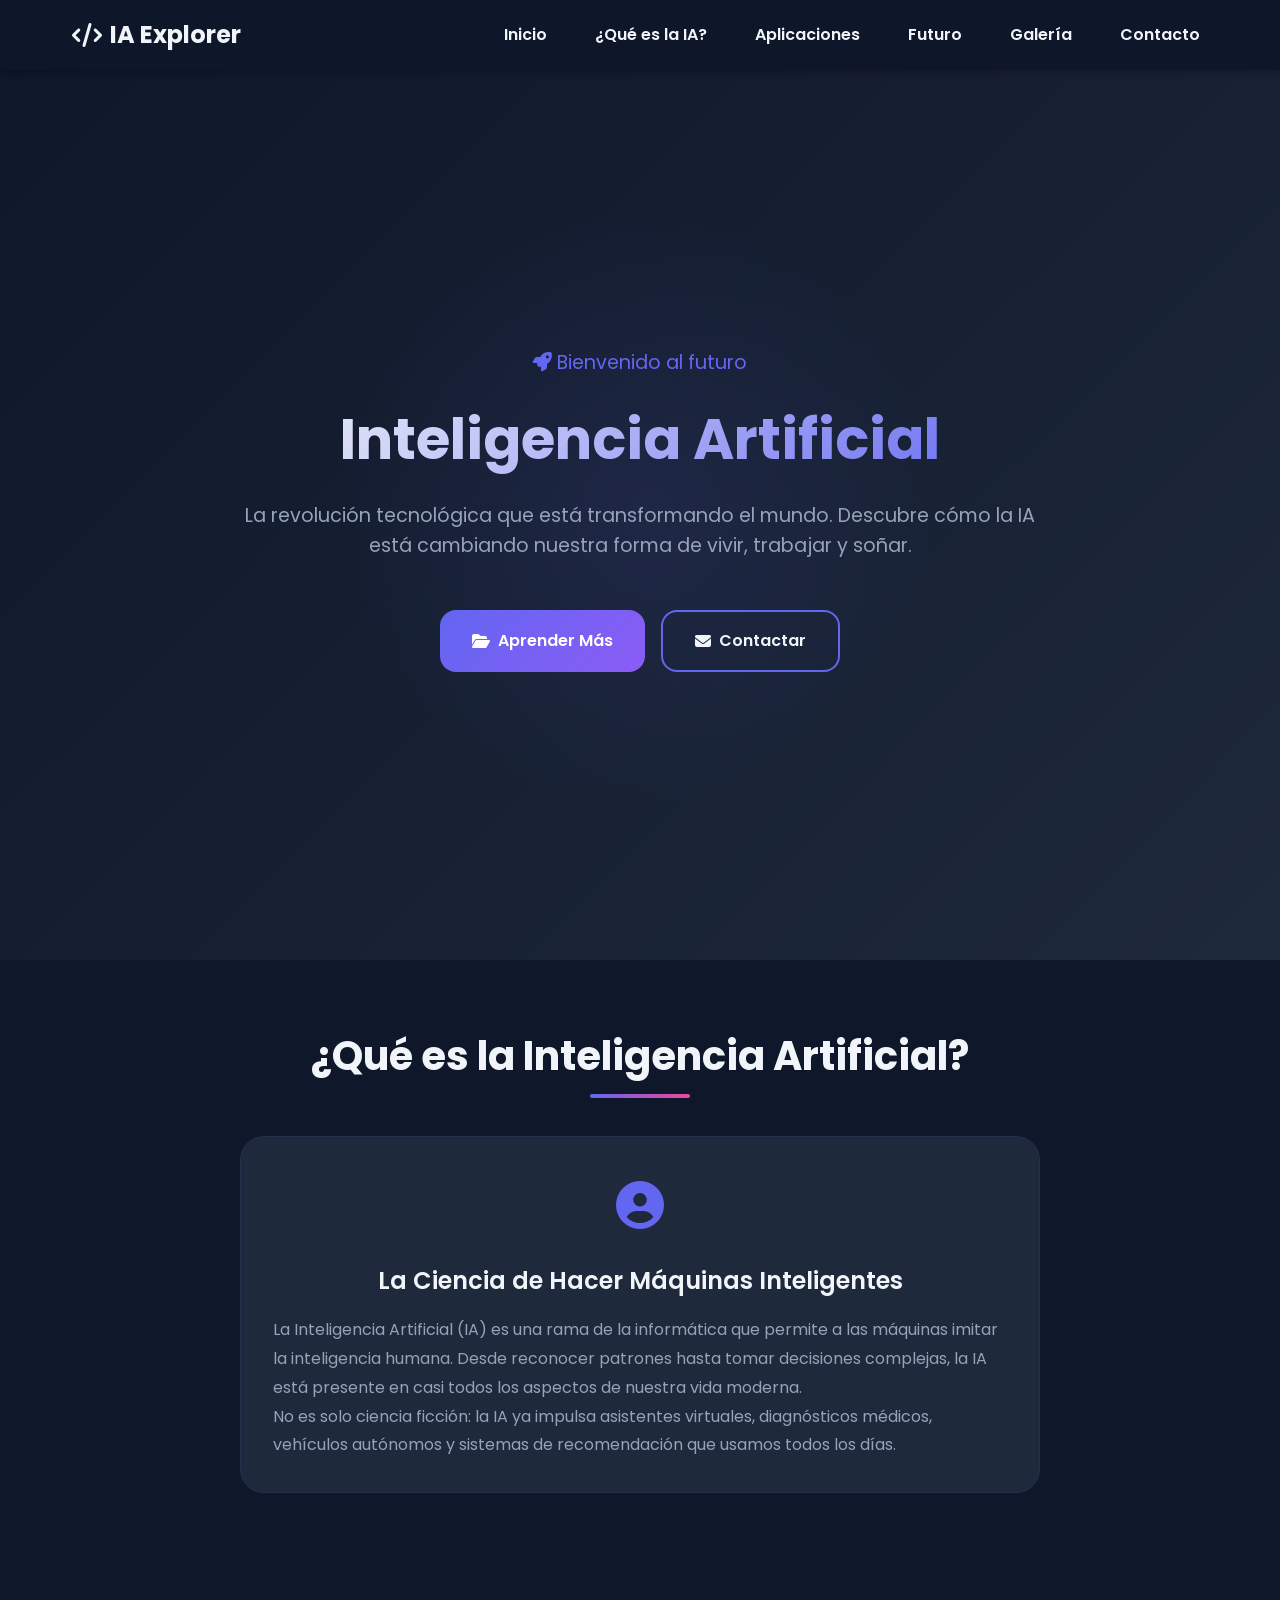
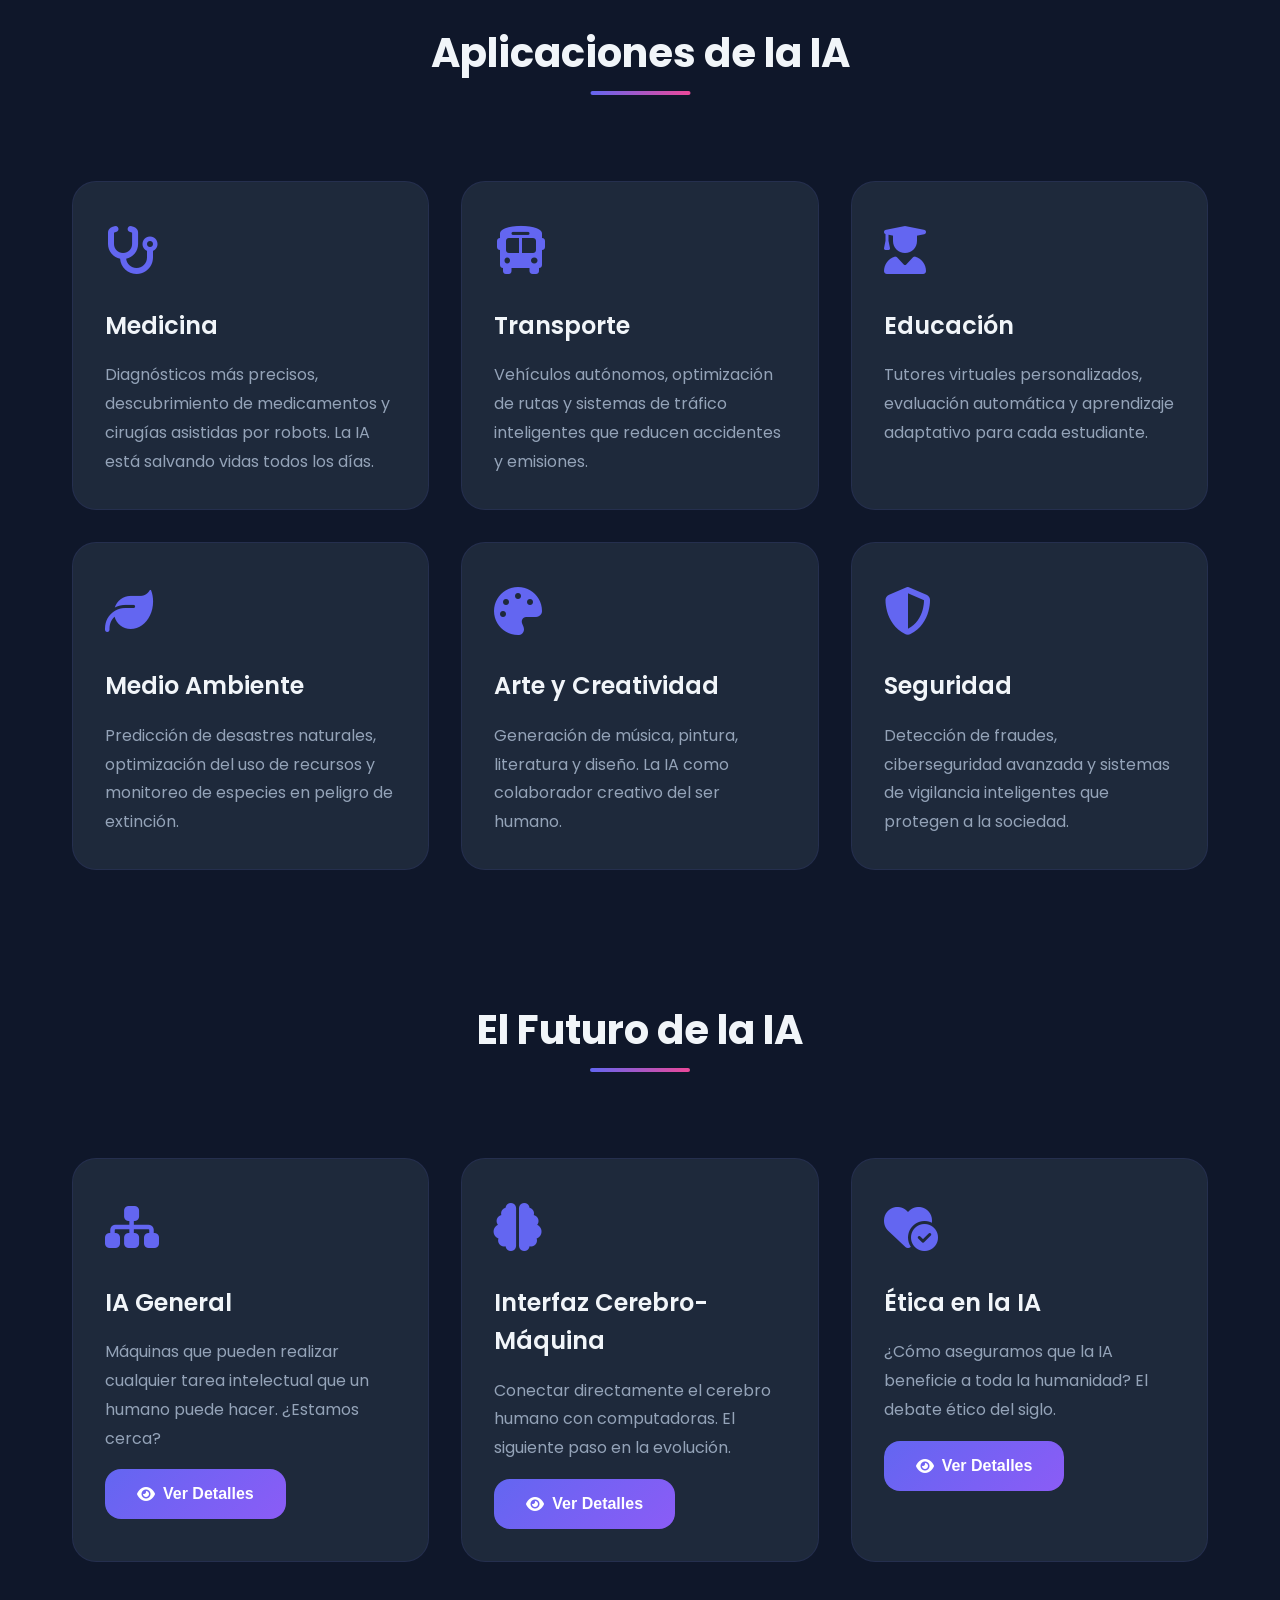
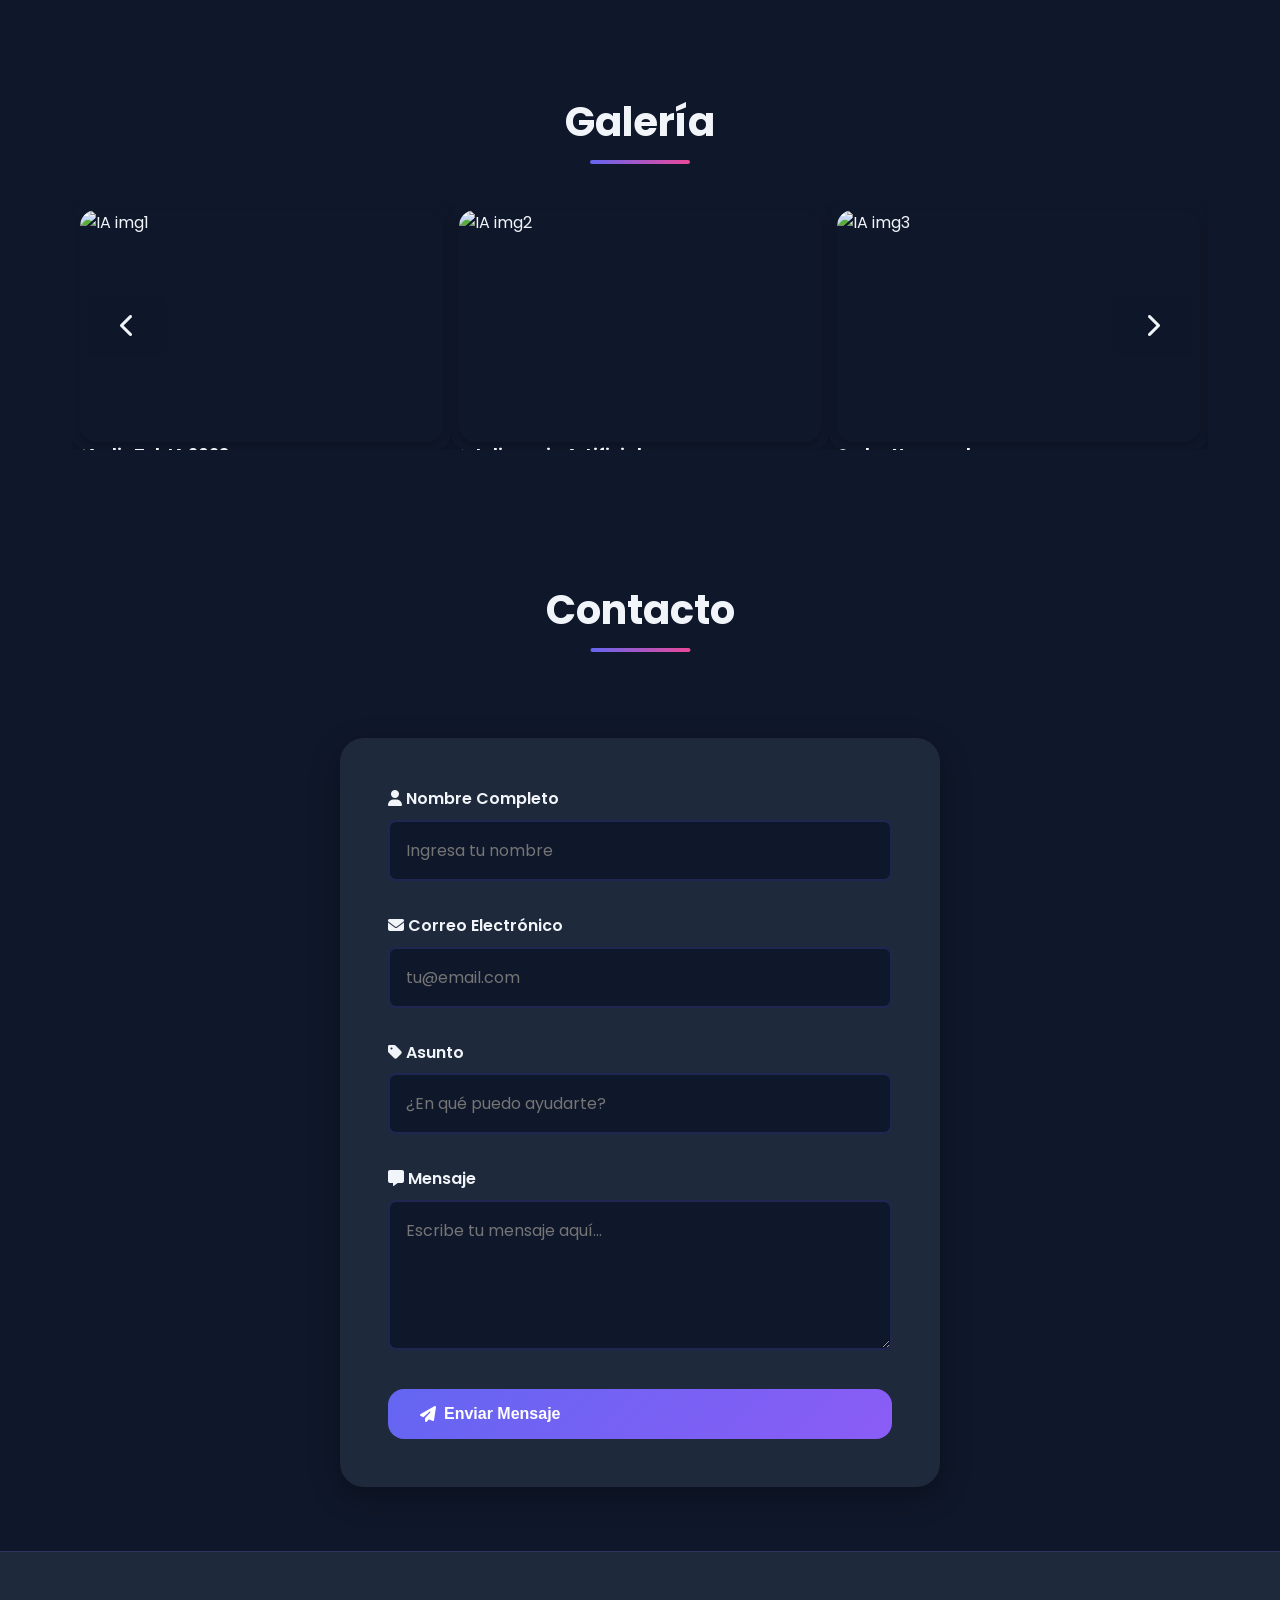
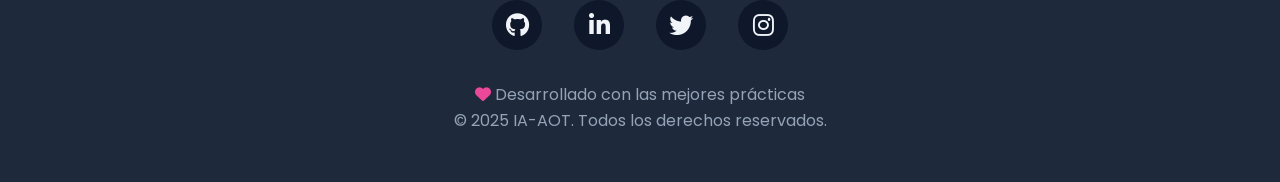
==== index.html @ 72a12ed5 "feat: Implement navigation, form handling, modal management, animations, and carousel functionality " ====
<!DOCTYPE html>
<html lang="es">
<head>
    <meta charset="UTF-8">
    <meta name="viewport" content="width=device-width, initial-scale=1.0">
    <meta name="description" content="Portafolio web profesional con diseño responsive y animaciones modernas">
    <meta name="keywords" content="portafolio, web, diseño, desarrollo, HTML, CSS, JavaScript">
    <meta name="author" content="Estudiante">
    <title>IA Explorer | El Futuro de la Inteligencia Artificial</title>
    <!-- Favicon -->
    <link rel="icon" type="image/svg+xml" href="data:image/svg+xml,<svg xmlns='http://www.w3.org/2000/svg' viewBox='0 0 100 100'><text y='0.9em' font-size='90'>💼</text></svg>">
    <!-- Font Awesome -->
    <link rel="stylesheet" href="https://cdnjs.cloudflare.com/ajax/libs/font-awesome/6.4.0/css/all.min.css">
    <!-- Google Fonts -->
    <link rel="preconnect" href="https://fonts.googleapis.com">
    <link rel="preconnect" href="https://fonts.gstatic.com" crossorigin>
    <link href="https://fonts.googleapis.com/css2?family=Poppins:wght@300;400;600;700&display=swap" rel="stylesheet">
    <!-- CSS Modularizado -->
    <link rel="stylesheet" href="styles.css">
</head>
<body>
    <!-- ============================================ HEADER CON NAVEGACIÓN ============================================ -->
    <header class="header" id="header">
        <nav class="nav" role="navigation" aria-label="Navegación principal">
            <a href="#home" class="logo" aria-label="Ir al inicio">
                <i class="fas fa-code" aria-hidden="true"></i>
                <span>IA Explorer</span>
            </a>
            <button class="menu-toggle" id="menuToggle" aria-label="Abrir menú de navegación" aria-expanded="false">
                <i class="fas fa-bars" aria-hidden="true"></i>
            </button>
            <ul class="nav-menu" id="navMenu">
                <li><a href="#home" class="nav-link">Inicio</a></li>
                <li><a href="#about" class="nav-link">¿Qué es la IA?</a></li>
                <li><a href="#services" class="nav-link">Aplicaciones</a></li>
                <li><a href="#projects" class="nav-link">Futuro</a></li>
                <li><a href="#gallery" class="nav-link">Galería</a></li>
                <li><a href="#contact" class="nav-link">Contacto</a></li>
            </ul>
        </nav>
    </header>

    <!-- ============================================ SECCIÓN HERO ============================================ -->
    <main>
        <section class="hero" id="home">
            <div class="hero-background"></div>
            <div class="hero-content">
                <p class="hero-subtitle">
                    <i class="fas fa-rocket" aria-hidden="true"></i> Bienvenido al futuro
                </p>
                <h1 class="hero-title">Inteligencia Artificial</h1>
                <p class="hero-description">
                    La revolución tecnológica que está transformando el mundo. Descubre cómo la IA está cambiando nuestra forma de vivir, trabajar y soñar.
                </p>
                <div class="hero-buttons">
                    <a href="#projects" class="btn btn-primary">
                        <i class="fas fa-folder-open" aria-hidden="true"></i> Aprender Más
                    </a>
                    <a href="#contact" class="btn btn-secondary">
                        <i class="fas fa-envelope" aria-hidden="true"></i> Contactar
                    </a>
                </div>
            </div>
        </section>

        <!-- ============================================ SECCIÓN SOBRE LA IA ============================================ -->
        <section class="section" id="about">
            <h2 class="section-title">¿Qué es la Inteligencia Artificial?</h2>
            <div class="card" style="max-width: 800px; margin: 0 auto;">
                <div class="card-icon text-center">
                    <i class="fas fa-user-circle" aria-hidden="true"></i>
                </div>
                <h3 class="card-title text-center">La Ciencia de Hacer Máquinas Inteligentes</h3>
                <p class="card-description">
                    La Inteligencia Artificial (IA) es una rama de la informática que permite a las máquinas imitar la inteligencia humana. Desde reconocer patrones hasta tomar decisiones complejas, la IA está presente en casi todos los aspectos de nuestra vida moderna.
                </p>
                <p class="card-description">
                    No es solo ciencia ficción: la IA ya impulsa asistentes virtuales, diagnósticos médicos, vehículos autónomos y sistemas de recomendación que usamos todos los días.
                </p>
            </div>
        </section>

        <!-- ============================================ SECCIÓN APLICACIONES DE LA IA ============================================ -->
        <section class="section" id="services">
            <h2 class="section-title">Aplicaciones de la IA</h2>
            <div class="grid">
                <article class="card">
                    <div class="card-icon">
                        <i class="fa-solid fa-stethoscope" aria-hidden="true"></i>
                    </div>
                    <h3 class="card-title">Medicina</h3>
                    <p class="card-description">
                        Diagnósticos más precisos, descubrimiento de medicamentos y cirugías asistidas por robots. La IA está salvando vidas todos los días.</p>
                </article>
                <article class="card">
                    <div class="card-icon">
                        <i class="fa-solid fa-bus" aria-hidden="true"></i>
                    </div>
                    <h3 class="card-title">Transporte</h3>
                    <p class="card-description">
                        Vehículos autónomos, optimización de rutas y sistemas de tráfico inteligentes que reducen accidentes y emisiones.
                    </p>
                </article>
                <article class="card">
                    <div class="card-icon">
                        <i class="fa-solid fa-user-graduate" aria-hidden="true"></i>
                    </div>
                    <h3 class="card-title">Educación</h3>
                    <p class="card-description">
                        Tutores virtuales personalizados, evaluación automática y aprendizaje adaptativo para cada estudiante.
                    </p>
                </article>
                <article class="card">
                    <div class="card-icon">
                        <i class="fa-solid fa-leaf" aria-hidden="true"></i>
                    </div>
                    <h3 class="card-title">Medio Ambiente</h3>
                    <p class="card-description">
                        Predicción de desastres naturales, optimización del uso de recursos y monitoreo de especies en peligro de extinción.
                    </p>
                </article>
                <article class="card">
                    <div class="card-icon">
                        <i class="fa-solid fa-palette" aria-hidden="true"></i>
                    </div>
                    <h3 class="card-title">Arte y Creatividad</h3>
                    <p class="card-description">
                        Generación de música, pintura, literatura y diseño. La IA como colaborador creativo del ser humano.
                    </p>
                </article>
                <article class="card">
                    <div class="card-icon">
                        <i class="fas fa-shield-alt" aria-hidden="true"></i>
                    </div>
                    <h3 class="card-title">Seguridad</h3>
                    <p class="card-description">
                        Detección de fraudes, ciberseguridad avanzada y sistemas de vigilancia inteligentes que protegen a la sociedad.
                    </p>
                </article>
            </div>
        </section>

        <!-- ============================================ SECCIÓN FUTURO DE LA IA ============================================ -->
        <section class="section" id="projects">
            <h2 class="section-title">El Futuro de la IA</h2>
            <div class="grid">
                <article class="card">
                    <div class="card-icon">
                        <i class="fa-solid fa-sitemap" aria-hidden="true"></i>
                    </div>
                    <h3 class="card-title">IA General</h3>
                    <p class="card-description">
                        Máquinas que pueden realizar cualquier tarea intelectual que un humano puede hacer. ¿Estamos cerca?
                    </p>
                    <button class="btn btn-primary mt-1" onclick="openModal('project1')">
                        <i class="fas fa-eye" aria-hidden="true"></i> Ver Detalles
                    </button>
                </article>
                <article class="card">
                    <div class="card-icon">
                        <i class="fa-solid fa-brain" aria-hidden="true"></i>
                    </div>
                    <h3 class="card-title">Interfaz Cerebro-Máquina</h3>
                    <p class="card-description">
                        Conectar directamente el cerebro humano con computadoras. El siguiente paso en la evolución.
                    </p>
                    <button class="btn btn-primary mt-1" onclick="openModal('project2')">
                        <i class="fas fa-eye" aria-hidden="true"></i> Ver Detalles
                    </button>
                </article>
                <article class="card">
                    <div class="card-icon">
                        <i class="fa-solid fa-heart-circle-check" aria-hidden="true"></i>
                    </div>
                    <h3 class="card-title">Ética en la IA</h3>
                    <p class="card-description">
                        ¿Cómo aseguramos que la IA beneficie a toda la humanidad? El debate ético del siglo.
                    </p>
                    <button class="btn btn-primary mt-1" onclick="openModal('project3')">
                        <i class="fas fa-eye" aria-hidden="true"></i> Ver Detalles
                    </button>
                </article>
            </div>
        </section>

        <!-- ============================================ SECCIÓN CARRUSEL ============================================ -->
        <section class="section" id="gallery">
            <h2 class="section-title">Galería</h2>
            <div class="carousel">
                <div class="carousel-inner">
                    <!-- IMAGEN 1 -->
                    <div class="carousel-item">
                        <img src="https://res.cloudinary.com/drp8i1fbf/image/upload/v1762962704/MediaTek-IA-2023_vxbl24.webp" alt="IA img1">
                        <div class="carousel-caption">
                            <h4>MediaTek IA 2023</h4>
                            <p>Avances en hardware para IA</p>
                        </div>
                    </div>

                    <!-- IMAGEN 2 -->
                    <div class="carousel-item">
                        <img src="https://res.cloudinary.com/drp8i1fbf/image/upload/v1762962705/GettyImages-2164746643-1_u2bf1x.jpg" alt="IA img2">
                        <div class="carousel-caption">
                            <h4>Inteligencia Artificial</h4>
                            <p>El poder de los algoritmos</p>
                        </div>
                    </div>

                    <!-- IMAGEN 3 -->
                    <div class="carousel-item">
                        <img src="https://res.cloudinary.com/drp8i1fbf/image/upload/v1762962804/Le9zsr8bQmv7gmZW40UXiVaPsGcpVwaY65mw28tU_m3anrc.webp" alt="IA img3">
                        <div class="carousel-caption">
                            <h4>Redes Neuronales</h4>
                            <p>Inspiradas en el cerebro humano</p>
                        </div>
                    </div>

                    <!-- VIDEO 1 -->
                    <div class="carousel-item">
                        <video 
                            src="https://res.cloudinary.com/drp8i1fbf/video/upload/v1762964748/8327799-uhd_3840_2160_25fps_yh1duo.mp4" 
                            autoplay 
                            muted 
                            loop 
                            playsinline
                            class="carousel-video"
                            aria-label="Video sobre IA">
                        </video>
                        <div class="carousel-caption">
                            <h4>IA en Acción</h4>
                            <p>Demostración en tiempo real</p>
                        </div>
                    </div>

                    <!-- VIDEO 2 -->
                    <div class="carousel-item">
                        <video 
                            src="https://res.cloudinary.com/drp8i1fbf/video/upload/v1762964714/854322-hd_1280_720_25fps_bqbklw.mp4" 
                            autoplay 
                            muted 
                            loop 
                            playsinline
                            class="carousel-video"
                            aria-label="Video sobre IA">
                        </video>
                        <div class="carousel-caption">
                            <h4>El Futuro de la IA</h4>
                            <p>Lo que viene en los próximos años</p>
                        </div>
                    </div>
                </div>

                <!-- Controles del carrusel -->
                <button class="carousel-control prev" aria-label="Anterior">
                    <i class="fas fa-chevron-left"></i>
                </button>
                <button class="carousel-control next" aria-label="Siguiente">
                    <i class="fas fa-chevron-right"></i>
                </button>
            </div>
        </section>

        <!-- ============================================ SECCIÓN CONTACTO ============================================ -->
        <section class="section" id="contact">
            <h2 class="section-title">Contacto</h2>
            <form class="contact-form" id="contactForm" novalidate>
                <div class="form-group">
                    <label for="name" class="form-label">
                        <i class="fas fa-user" aria-hidden="true"></i> Nombre Completo
                    </label>
                    <input type="text" id="name" name="name" class="form-input" placeholder="Ingresa tu nombre" required aria-required="true" aria-describedby="nameError">
                    <span class="form-error" id="nameError">Por favor ingresa tu nombre completo</span>
                </div>
                <div class="form-group">
                    <label for="email" class="form-label">
                        <i class="fas fa-envelope" aria-hidden="true"></i> Correo Electrónico
                    </label>
                    <input type="email" id="email" name="email" class="form-input" placeholder="tu@email.com" required aria-required="true" aria-describedby="emailError">
                    <span class="form-error" id="emailError">Por favor ingresa un correo válido</span>
                </div>
                <div class="form-group">
                    <label for="subject" class="form-label">
                        <i class="fas fa-tag" aria-hidden="true"></i> Asunto
                    </label>
                    <input type="text" id="subject" name="subject" class="form-input" placeholder="¿En qué puedo ayudarte?" required aria-required="true" aria-describedby="subjectError">
                    <span class="form-error" id="subjectError">Por favor ingresa el asunto del mensaje</span>
                </div>
                <div class="form-group">
                    <label for="message" class="form-label">
                        <i class="fas fa-comment-alt" aria-hidden="true"></i> Mensaje
                    </label>
                    <textarea id="message" name="message" class="form-textarea" placeholder="Escribe tu mensaje aquí..." required aria-required="true" aria-describedby="messageError"></textarea>
                    <span class="form-error" id="messageError">Por favor ingresa tu mensaje</span>
                </div>
                <button type="submit" class="btn btn-primary" style="width: 100%;">
                    <i class="fas fa-paper-plane" aria-hidden="true"></i> Enviar Mensaje
                </button>
            </form>
        </section>
    </main>

    <!-- ============================================ MODALES PARA EL FUTURO ============================================ -->
    <div class="modal" id="modalProject1" role="dialog" aria-labelledby="modalTitle1" aria-hidden="true">
        <div class="modal-content">
            <button class="modal-close" onclick="closeModal('project1')" aria-label="Cerrar modal">
                <i class="fas fa-times" aria-hidden="true"></i>
            </button>
            <h3 class="modal-title" id="modalTitle1">
                <i class="fa-solid fa-sitemap" aria-hidden="true"></i> Inteligencia Artificial General (AGI)
            </h3>
            <p class="modal-text">
                <strong>¿Qué es?</strong> La AGI sería una máquina capaz de entender, aprender y aplicar conocimiento en cualquier dominio intelectual al nivel humano o superior.<br><br>
                <strong>Estado actual:</strong> Aún no existe, pero empresas como OpenAI, DeepMind y xAI trabajan intensamente en su desarrollo.
            </p>
            <ul class="modal-text" style="list-style-position: inside; margin-top: 1rem;">
                <li>Podría resolver problemas que ni siquiera hemos planteado</li>
                <li>Capaz de transferir aprendizaje entre dominios</li>
                <li>Podría acelerar el progreso científico exponencialmente</li>
                <li>Representa tanto la mayor oportunidad como el mayor riesgo</li>
            </ul>
        </div>
    </div>
    <div class="modal" id="modalProject2" role="dialog" aria-labelledby="modalTitle2" aria-hidden="true">
        <div class="modal-content">
            <button class="modal-close" onclick="closeModal('project2')" aria-label="Cerrar modal">
                <i class="fas fa-times" aria-hidden="true"></i>
            </button>
            <h3 class="modal-title" id="modalTitle2">
                <i class="fa-solid fa-brain" aria-hidden="true"></i> Interfaz Cerebro-Máquina
            </h3>
            <p class="modal-text">
                <strong>¿Qué es?</strong> Tecnología que permite comunicación directa entre el cerebro humano y dispositivos digitales.<br><br>
                <strong>Ejemplos actuales:</strong> Neuralink de Elon Musk, implantes que permiten controlar computadoras con el pensamiento.
            </p>
            <ul class="modal-text" style="list-style-position: inside; margin-top: 1rem;">
                <li>Restaurar funciones motoras en parálisis</li>
                <li>Comunicación instantánea con IA</li>
                <li>Memoria expandida y aprendizaje acelerado</li>
                <li>Fusión entre inteligencia biológica y artificial</li>
            </ul>
        </div>
    </div>
    <div class="modal" id="modalProject3" role="dialog" aria-labelledby="modalTitle3" aria-hidden="true">
        <div class="modal-content">
            <button class="modal-close" onclick="closeModal('project3')" aria-label="Cerrar modal">
                <i class="fas fa-times" aria-hidden="true"></i>
            </button>
            <h3 class="modal-title" id="modalTitle3">
                <i class="fa-solid fa-heart-circle-check" aria-hidden="true"></i> Ética en la IA
            </h3>
            <p class="modal-text">
                <strong>Principales preocupaciones:</strong> Sesgo algorítmico, privacidad, desempleo tecnológico, armas autónomas.<br><br>
                <strong>Iniciativas:</strong> Principios de Asilomar, regulaciones de la UE, comités éticos en empresas de IA.
            </p>
            <ul class="modal-text" style="list-style-position: inside; margin-top: 1rem;">
                <li>Transparencia en algoritmos de decisión</li>
                <li>Protección de datos personales</li>
                <li>Distribución equitativa de beneficios</li>
                <li>Control humano sobre sistemas críticos</li>
            </ul>
        </div>
    </div>

    <!-- ============================================ MODAL DE ÉXITO ============================================ -->
    <div class="modal" id="successModal" role="dialog" aria-labelledby="successTitle" aria-hidden="true">
        <div class="modal-content">
            <button class="modal-close" onclick="closeSuccessModal()" aria-label="Cerrar modal">
                <i class="fas fa-times" aria-hidden="true"></i>
            </button>
            <h3 class="modal-title text-center" id="successTitle">
                <i class="fas fa-check-circle" aria-hidden="true" style="color: #10b981;"></i> ¡Mensaje Enviado!
            </h3>
            <p class="modal-text text-center">
                Tu mensaje ha sido enviado exitosamente. Te responderé lo antes posible.
            </p>
        </div>
    </div>

        <!-- ============================================ FOOTER ============================================ -->
    <footer class="footer">
        <div class="footer-content">
            <div class="social-links">
                <a href="#" class="social-link" aria-label="Visitar GitHub" title="GitHub">
                    <i class="fab fa-github" aria-hidden="true"></i>
                </a>
                <a href="#" class="social-link" aria-label="Visitar LinkedIn" title="LinkedIn">
                    <i class="fab fa-linkedin-in" aria-hidden="true"></i>
                </a>
                <a href="#" class="social-link" aria-label="Visitar Twitter" title="Twitter">
                    <i class="fab fa-twitter" aria-hidden="true"></i>
                </a>
                <a href="#" class="social-link" aria-label="Visitar Instagram" title="Instagram">
                    <i class="fab fa-instagram" aria-hidden="true"></i>
                </a>
            </div>
            <p class="footer-text">
                <i class="fas fa-heart" aria-hidden="true" style="color: var(--color-acento);"></i> Desarrollado con las mejores prácticas
            </p>
            <p class="footer-text">
                &copy; 2025 IA-AOT. Todos los derechos reservados.
            </p>
        </div>
    </footer>

    <!-- JavaScript Modularizado -->
    <script src="script.js"></script>
</body>
</html>
---- styles.css ----
/* ============================================
VARIABLES CSS - CONSISTENCIA DEL DISEÑO
============================================ */
:root {
    /* Colores principales */
    --color-principal: #6366f1;
    --color-secundario: #8b5cf6;
    --color-acento: #ec4899;
    --color-fondo: #0f172a;
    --color-fondo-claro: #1e293b;
    --color-texto: #f1f5f9;
    --color-texto-secundario: #94a3b8;

    /* Tipografía */
    --fuente-principal: 'Poppins', sans-serif;
    --peso-normal: 400;
    --peso-semibold: 600;
    --peso-bold: 700;

    /* Espaciado */
    --espaciado-xs: 0.5rem;
    --espaciado-sm: 1rem;
    --espaciado-md: 2rem;
    --espaciado-lg: 3rem;
    --espaciado-xl: 4rem;

    /* Transiciones */
    --transicion-rapida: 0.2s ease;
    --transicion-normal: 0.3s ease;
    --transicion-lenta: 0.5s ease;

    /* Sombras */
    --sombra-sm: 0 2px 4px rgba(0, 0, 0, 0.1);
    --sombra-md: 0 4px 6px rgba(0, 0, 0, 0.2);
    --sombra-lg: 0 10px 30px rgba(0, 0, 0, 0.3);

    /* Border radius */
    --radio-sm: 0.5rem;
    --radio-md: 1rem;
    --radio-lg: 1.5rem;
}

/* ============================================
RESET Y ESTILOS BASE
============================================ */
* {
    margin: 0;
    padding: 0;
    box-sizing: border-box;
}

html {
    scroll-behavior: smooth;
    font-size: 16px;
}

body {
    font-family: var(--fuente-principal);
    background: var(--color-fondo);
    color: var(--color-texto);
    line-height: 1.6;
    overflow-x: hidden;
}

/* ============================================
HEADER Y NAVEGACIÓN
============================================ */
.header {
    position: fixed;
    top: 0;
    left: 0;
    width: 100%;
    background: rgba(15, 23, 42, 0.95);
    backdrop-filter: blur(10px);
    padding: var(--espaciado-sm) 0;
    z-index: 1000;
    box-shadow: var(--sombra-md);
    transition: var(--transicion-normal);
}

.header.scrolled {
    padding: var(--espaciado-xs) 0;
    box-shadow: var(--sombra-lg);
}

.nav {
    max-width: 1200px;
    margin: 0 auto;
    display: flex;
    justify-content: space-between;
    align-items: center;
    padding: 0 var(--espaciado-md);
}

.logo {
    font-size: 1.5rem;
    font-weight: var(--peso-bold);
    color: var(--color-texto);
    text-decoration: none;
    display: flex;
    align-items: center;
    gap: var(--espaciado-xs);
    transition: var(--transicion-normal);
}

.logo:hover {
    color: var(--color-principal);
    transform: scale(1.05);
}

.nav-menu {
    display: flex;
    list-style: none;
    gap: var(--espaciado-md);
}

.nav-link {
    color: var(--color-texto);
    text-decoration: none;
    font-weight: var(--peso-semibold);
    position: relative;
    padding: var(--espaciado-xs);
    transition: var(--transicion-normal);
}

.nav-link::after {
    content: '';
    position: absolute;
    bottom: 0;
    left: 50%;
    transform: translateX(-50%);
    width: 0;
    height: 2px;
    background: linear-gradient(90deg, var(--color-principal), var(--color-acento));
    transition: var(--transicion-normal);
}

.nav-link:hover {
    color: var(--color-principal);
}

.nav-link:hover::after, .nav-link:focus::after {
    width: 100%;
}

.nav-link:focus {
    outline: 2px solid var(--color-principal);
    outline-offset: 4px;
    border-radius: var(--radio-sm);
}

.menu-toggle {
    display: none;
    background: none;
    border: none;
    color: var(--color-texto);
    font-size: 1.5rem;
    cursor: pointer;
    transition: var(--transicion-rapida);
}

.menu-toggle:hover {
    color: var(--color-principal);
    transform: scale(1.1);
}

/* ============================================
SECCIÓN HERO
============================================ */
.hero {
    min-height: 100vh;
    display: flex;
    align-items: center;
    justify-content: center;
    position: relative;
    overflow: hidden;
    padding: var(--espaciado-xl) var(--espaciado-md);
    margin-top: 60px;
}

.hero-background {
    position: absolute;
    top: 0;
    left: 0;
    width: 100%;
    height: 100%;
    background: linear-gradient(135deg, var(--color-fondo) 0%, var(--color-fondo-claro) 100%);
    z-index: 0;
}

.hero-background::before {
    content: '';
    position: absolute;
    top: 50%;
    left: 50%;
    transform: translate(-50%, -50%);
    width: 600px;
    height: 600px;
    background: radial-gradient(circle, var(--color-principal) 0%, transparent 70%);
    opacity: 0.1;
    animation: pulse 4s ease-in-out infinite;
}

@keyframes pulse {
    0%, 100% {
        transform: translate(-50%, -50%) scale(1);
        opacity: 0.1;
    }
    50% {
        transform: translate(-50%, -50%) scale(1.2);
        opacity: 0.15;
    }
}

.hero-content {
    position: relative;
    z-index: 1;
    text-align: center;
    max-width: 800px;
}

.hero-subtitle {
    font-size: 1.2rem;
    color: var(--color-principal);
    margin-bottom: var(--espaciado-sm);
    animation: fadeInDown 0.8s ease;
}

.hero-title {
    font-size: 3.5rem;
    font-weight: var(--peso-bold);
    margin-bottom: var(--espaciado-sm);
    background: linear-gradient(135deg, var(--color-texto), var(--color-principal));
    -webkit-background-clip: text;
    -webkit-text-fill-color: transparent;
    background-clip: text;
    animation: fadeInUp 1s ease;
}

.hero-description {
    font-size: 1.2rem;
    color: var(--color-texto-secundario);
    margin-bottom: var(--espaciado-lg);
    animation: fadeIn 1.2s ease;
}

.hero-buttons {
    display: flex;
    gap: var(--espaciado-sm);
    justify-content: center;
    flex-wrap: wrap;
    animation: fadeInUp 1.4s ease;
}

/* ============================================
BOTONES
============================================ */
.btn {
    display: inline-flex;
    align-items: center;
    gap: var(--espaciado-xs);
    padding: var(--espaciado-sm) var(--espaciado-md);
    border: none;
    border-radius: var(--radio-md);
    font-weight: var(--peso-semibold);
    font-size: 1rem;
    cursor: pointer;
    transition: var(--transicion-normal);
    text-decoration: none;
    position: relative;
    overflow: hidden;
}

.btn::before {
    content: '';
    position: absolute;
    top: 50%;
    left: 50%;
    transform: translate(-50%, -50%);
    width: 0;
    height: 0;
    border-radius: 50%;
    background: rgba(255, 255, 255, 0.2);
    transition: width 0.6s, height 0.6s;
}

.btn:hover::before {
    width: 300px;
    height: 300px;
}

.btn-primary {
    background: linear-gradient(135deg, var(--color-principal), var(--color-secundario));
    color: white;
}

.btn-primary:hover {
    transform: translateY(-2px);
    box-shadow: 0 10px 25px rgba(99, 102, 241, 0.4);
}

.btn-secondary {
    background: transparent;
    color: var(--color-texto);
    border: 2px solid var(--color-principal);
}

.btn-secondary:hover {
    background: var(--color-principal);
    transform: translateY(-2px);
    box-shadow: 0 10px 25px rgba(99, 102, 241, 0.4);
}

.btn:active {
    transform: translateY(0);
}

.btn:focus {
    outline: 3px solid var(--color-principal);
    outline-offset: 4px;
}

/* ============================================
SECCIONES PRINCIPALES
============================================ */
.section {
    padding: var(--espaciado-xl) var(--espaciado-md);
    max-width: 1200px;
    margin: 0 auto;
}

.section-title {
    font-size: 2.5rem;
    font-weight: var(--peso-bold);
    text-align: center;
    margin-bottom: var(--espaciado-lg);
    position: relative;
    display: inline-block;
    left: 50%;
    transform: translateX(-50%);
}

.section-title::after {
    content: '';
    position: absolute;
    bottom: -10px;
    left: 50%;
    transform: translateX(-50%);
    width: 100px;
    height: 4px;
    background: linear-gradient(90deg, var(--color-principal), var(--color-acento));
    border-radius: 2px;
}

/* ============================================
GRID DE SERVICIOS/PROYECTOS
============================================ */
.grid {
    display: grid;
    grid-template-columns: repeat(auto-fit, minmax(300px, 1fr));
    gap: var(--espaciado-md);
    margin-top: var(--espaciado-lg);
}

.card {
    background: var(--color-fondo-claro);
    border-radius: var(--radio-lg);
    padding: var(--espaciado-md);
    transition: var(--transicion-normal);
    border: 1px solid rgba(99, 102, 241, 0.1);
    position: relative;
    overflow: hidden;
}

.card::before {
    content: '';
    position: absolute;
    top: 0;
    left: 0;
    width: 100%;
    height: 100%;
    background: linear-gradient(135deg, rgba(99, 102, 241, 0.1), rgba(236, 72, 153, 0.1));
    opacity: 0;
    transition: var(--transicion-normal);
}

.card:hover {
    transform: translateY(-10px);
    box-shadow: var(--sombra-lg);
    border-color: var(--color-principal);
}

.card:hover::before {
    opacity: 1;
}

.card-icon {
    font-size: 3rem;
    color: var(--color-principal);
    margin-bottom: var(--espaciado-sm);
    transition: var(--transicion-normal);
}

.card:hover .card-icon {
    transform: scale(1.1) rotate(5deg);
    color: var(--color-acento);
}

.card-title {
    font-size: 1.5rem;
    font-weight: var(--peso-semibold);
    margin-bottom: var(--espaciado-sm);
    position: relative;
    z-index: 1;
}

.card-description {
    color: var(--color-texto-secundario);
    line-height: 1.8;
    position: relative;
    z-index: 1;
}

/* ============================================
CARRUSEL
============================================ */
.carousel {
    position: relative;
    max-width: 100%;
    margin: 0 auto;
    overflow: hidden;
}

.carousel-inner {
    display: flex;
    transition: transform var(--transicion-normal);
}

.carousel-item {
    flex: 0 0 33.33%;
    box-sizing: border-box;
    padding: var(--espaciado-xs);
    transition: flex var(--transicion-rapida);
}

.carousel-item img {
    width: 100%;
    display: block;
    border-radius: var(--radio-md);
    box-shadow: var(--sombra-md);
}

.carousel-control {
    position: absolute;
    top: 50%;
    transform: translateY(-50%);
    background: rgba(15, 23, 42, 0.7);
    color: var(--color-texto);
    border: none;
    padding: var(--espaciado-sm) var(--espaciado-md);
    cursor: pointer;
    font-size: 1.5rem;
    transition: var(--transicion-normal);
    border-radius: var(--radio-sm);
    z-index: 10;
}

.carousel-control:hover {
    background: var(--color-principal);
    color: white;
}

.carousel-control.prev {
    left: var(--espaciado-sm);
}

.carousel-control.next {
    right: var(--espaciado-sm);
}

@media (max-width: 768px) {
    .carousel-item {
        flex: 0 0 100%;
    }
}

/* Estilos para videos en el carrusel */
.carousel-video {
    width: 100%;
    height: 100%;
    object-fit: cover;
    border-radius: var(--radio-md);
    display: block;
    background: #000;
}

/* Asegurar que el contenedor del item tenga altura consistente */
.carousel-item {
    position: relative;
    overflow: hidden;
    border-radius: var(--radio-md);
    box-shadow: var(--sombra-md);
}

.carousel-item img,
.carousel-item video {
    width: 100%;
    height: 100%;
    object-fit: cover;
    transition: transform var(--transicion-normal);
}

.carousel-item:hover img,
.carousel-item:hover video {
    transform: scale(1.05);
}

/* ============================================
FORMULARIO DE CONTACTO
============================================ */
.contact-form {
    max-width: 600px;
    margin: var(--espaciado-lg) auto 0;
    background: var(--color-fondo-claro);
    padding: var(--espaciado-lg);
    border-radius: var(--radio-lg);
    box-shadow: var(--sombra-lg);
}

.form-group {
    margin-bottom: var(--espaciado-md);
}

.form-label {
    display: block;
    margin-bottom: var(--espaciado-xs);
    font-weight: var(--peso-semibold);
    color: var(--color-texto);
}

.form-input,
.form-textarea {
    width: 100%;
    padding: var(--espaciado-sm);
    background: var(--color-fondo);
    border: 2px solid rgba(99, 102, 241, 0.2);
    border-radius: var(--radio-sm);
    color: var(--color-texto);
    font-family: var(--fuente-principal);
    font-size: 1rem;
    transition: var(--transicion-normal);
}

.form-input:focus,
.form-textarea:focus {
    outline: none;
    border-color: var(--color-principal);
    box-shadow: 0 0 0 3px rgba(99, 102, 241, 0.1);
}

.form-textarea {
    resize: vertical;
    min-height: 150px;
}

.form-error {
    color: #ef4444;
    font-size: 0.875rem;
    margin-top: var(--espaciado-xs);
    display: none;
}

.form-input.error,
.form-textarea.error {
    border-color: #ef4444;
}

.form-input.error + .form-error,
.form-textarea.error + .form-error {
    display: block;
}

/* ============================================
FOOTER
============================================ */
.footer {
    background: var(--color-fondo-claro);
    padding: var(--espaciado-lg) var(--espaciado-md);
    text-align: center;
    border-top: 1px solid rgba(99, 102, 241, 0.2);
}

.footer-content {
    max-width: 1200px;
    margin: 0 auto;
}

.social-links {
    display: flex;
    justify-content: center;
    gap: var(--espaciado-md);
    margin-bottom: var(--espaciado-md);
}

.social-link {
    width: 50px;
    height: 50px;
    display: flex;
    align-items: center;
    justify-content: center;
    background: var(--color-fondo);
    border-radius: 50%;
    color: var(--color-texto);
    font-size: 1.5rem;
    transition: var(--transicion-normal);
    text-decoration: none;
}

.social-link:hover {
    background: var(--color-principal);
    transform: translateY(-5px);
    box-shadow: 0 10px 20px rgba(99, 102, 241, 0.3);
}

.footer-text {
    color: var(--color-texto-secundario);
}

/* ============================================
ANIMACIONES
============================================ */
@keyframes fadeIn {
    from { opacity: 0; }
    to { opacity: 1; }
}

@keyframes fadeInDown {
    from { opacity: 0; transform: translateY(-20px); }
    to { opacity: 1; transform: translateY(0); }
}

@keyframes fadeInUp {
    from { opacity: 0; transform: translateY(20px); }
    to { opacity: 1; transform: translateY(0); }
}

/* ============================================
MODAL
============================================ */
.modal {
    display: none;
    position: fixed;
    top: 0;
    left: 0;
    width: 100%;
    height: 100%;
    background: rgba(0, 0, 0, 0.8);
    z-index: 2000;
    align-items: center;
    justify-content: center;
    animation: fadeIn 0.3s ease;
}

.modal.active {
    display: flex;
}

.modal-content {
    background: var(--color-fondo-claro);
    padding: var(--espaciado-lg);
    border-radius: var(--radio-lg);
    max-width: 500px;
    width: 90%;
    position: relative;
    animation: fadeInUp 0.4s ease;
}

.modal-close {
    position: absolute;
    top: var(--espaciado-sm);
    right: var(--espaciado-sm);
    background: none;
    border: none;
    color: var(--color-texto);
    font-size: 1.5rem;
    cursor: pointer;
    transition: var(--transicion-rapida);
}

.modal-close:hover {
    color: var(--color-acento);
    transform: rotate(90deg);
}

.modal-title {
    font-size: 1.8rem;
    margin-bottom: var(--espaciado-sm);
}

.modal-text {
    color: var(--color-texto-secundario);
    line-height: 1.8;
}

/* ============================================
RESPONSIVE DESIGN - MEDIA QUERIES
============================================ */
@media (max-width: 768px) {
    .nav-menu {
        position: fixed;
        top: 60px;
        left: -100%;
        width: 100%;
        height: calc(100vh - 60px);
        background: var(--color-fondo);
        flex-direction: column;
        align-items: center;
        justify-content: center;
        gap: var(--espaciado-lg);
        transition: var(--transicion-normal);
        box-shadow: var(--sombra-lg);
    }

    .nav-menu.active {
        left: 0;
    }

    .menu-toggle {
        display: block;
    }

    .hero-title {
        font-size: 2.5rem;
    }

    .hero-subtitle {
        font-size: 1rem;
    }

    .hero-description {
        font-size: 1rem;
    }

    .section-title {
        font-size: 2rem;
    }

    .grid {
        grid-template-columns: 1fr;
    }

    .hero-buttons {
        flex-direction: column;
        align-items: stretch;
    }
}

@media (max-width: 480px) {
    :root {
        font-size: 14px;
    }

    .hero-title {
        font-size: 2rem;
    }

    .section {
        padding: var(--espaciado-md) var(--espaciado-sm);
    }
}

/* ============================================
UTILIDADES Y CLASES AUXILIARES
============================================ */
.hidden {
    display: none;
}

.text-center {
    text-align: center;
}

.mt-1 {
    margin-top: var(--espaciado-sm);
}

.mt-2 {
    margin-top: var(--espaciado-md);
}

.mt-3 {
    margin-top: var(--espaciado-lg);
}

.mb-1 {
    margin-bottom: var(--espaciado-sm);
}

.mb-2 {
    margin-bottom: var(--espaciado-md);
}

.mb-3 {
    margin-bottom: var(--espaciado-lg);
}
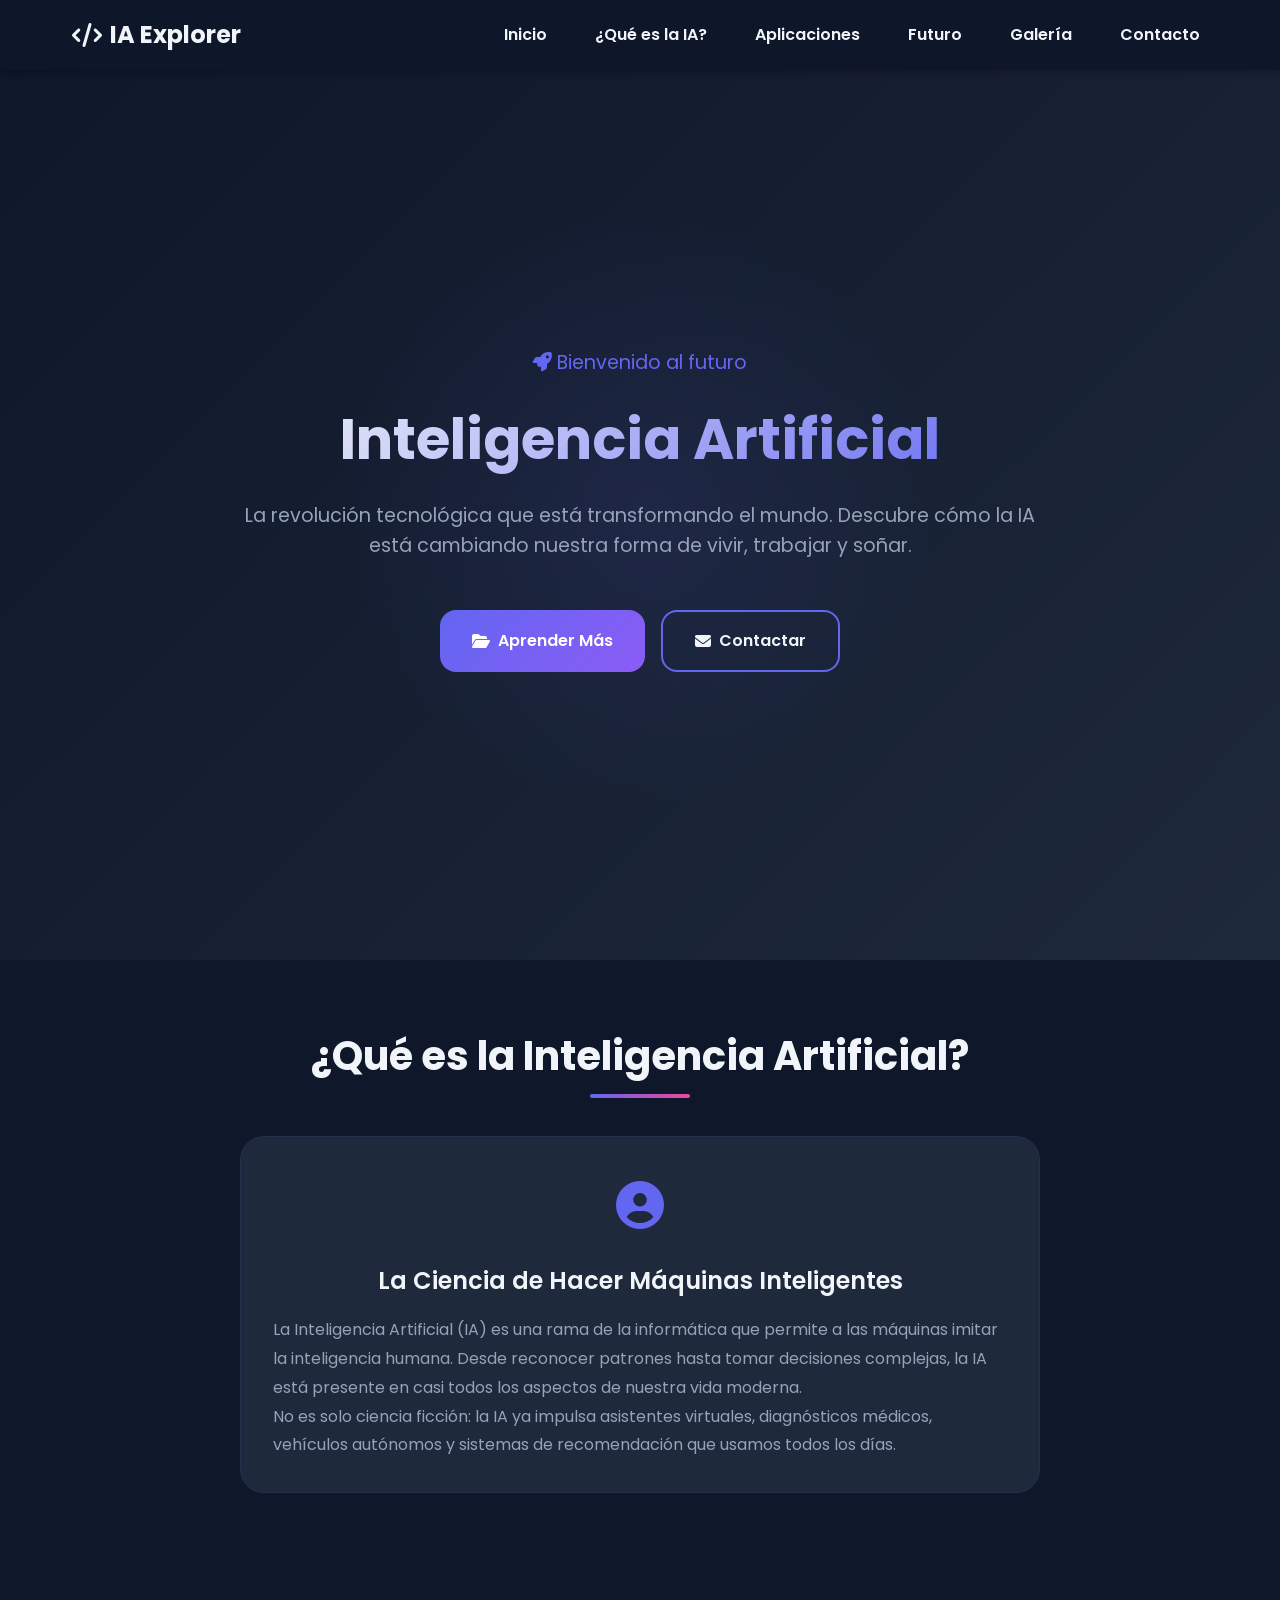
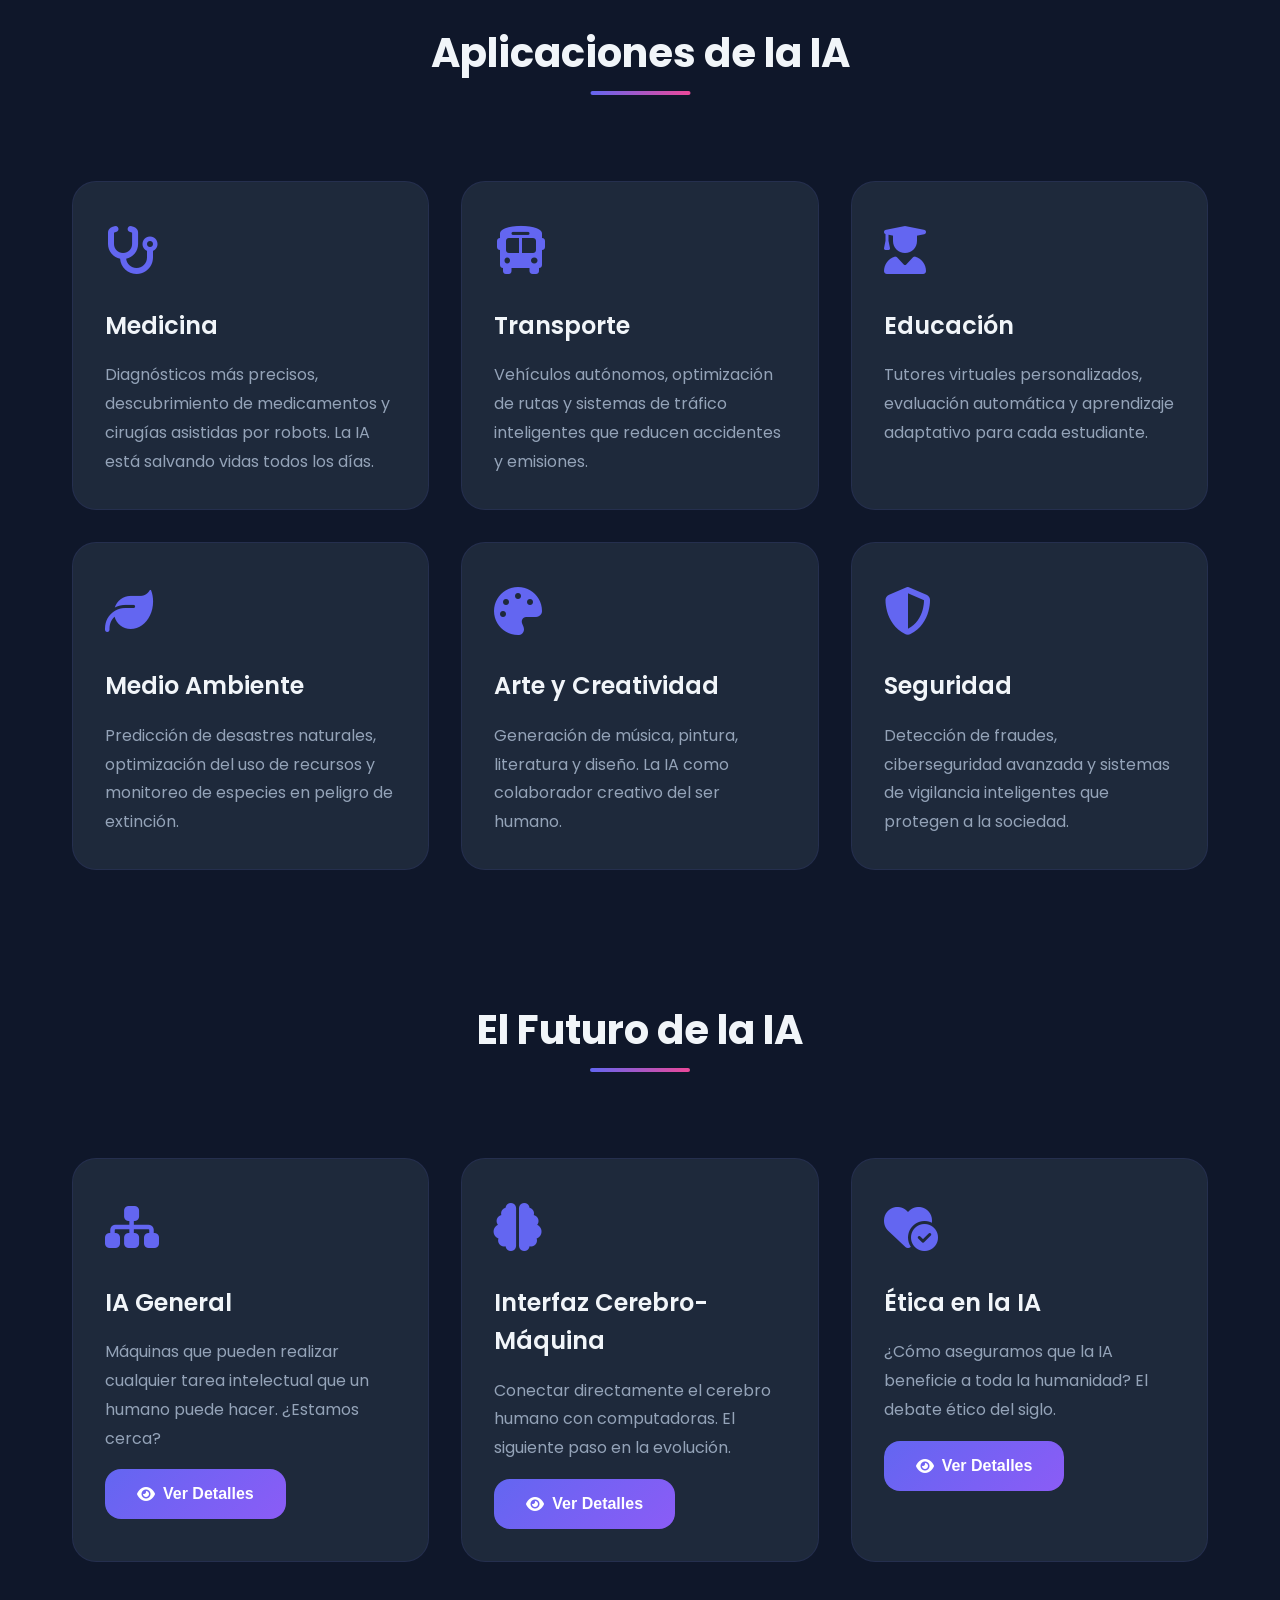
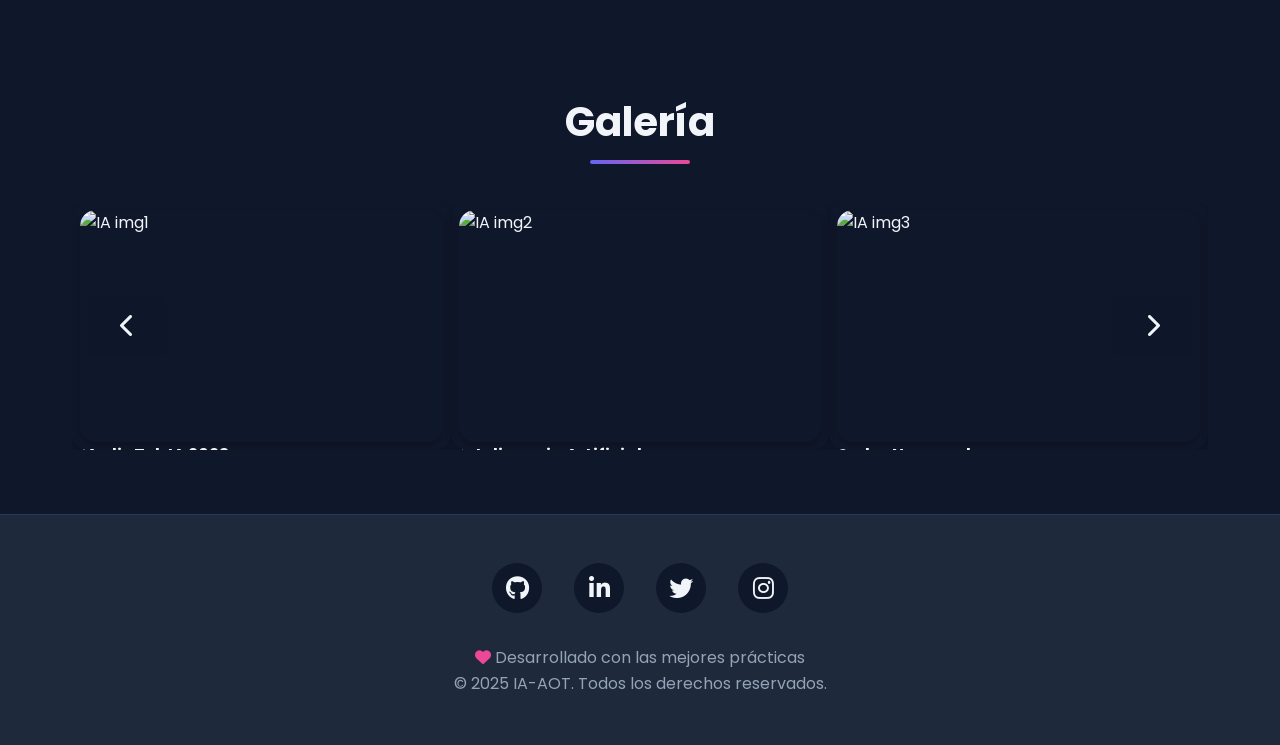
==== commit 4f7fe81e: "feat: Update contact links and implement new contact page with form functionality" ====
--- a/index.html
+++ b/index.html
@@ -35,7 +35,7 @@
                 <li><a href="#services" class="nav-link">Aplicaciones</a></li>
                 <li><a href="#projects" class="nav-link">Futuro</a></li>
                 <li><a href="#gallery" class="nav-link">Galería</a></li>
-                <li><a href="#contact" class="nav-link">Contacto</a></li>
+                <li><a href="contacto.html" class="nav-link">Contacto</a></li>
             </ul>
         </nav>
     </header>
@@ -56,7 +56,7 @@
                     <a href="#projects" class="btn btn-primary">
                         <i class="fas fa-folder-open" aria-hidden="true"></i> Aprender Más
                     </a>
-                    <a href="#contact" class="btn btn-secondary">
+                    <a href="contacto.html" class="btn btn-secondary">
                         <i class="fas fa-envelope" aria-hidden="true"></i> Contactar
                     </a>
                 </div>
@@ -259,45 +259,6 @@
                 </button>
             </div>
         </section>
-
-        <!-- ============================================ SECCIÓN CONTACTO ============================================ -->
-        <section class="section" id="contact">
-            <h2 class="section-title">Contacto</h2>
-            <form class="contact-form" id="contactForm" novalidate>
-                <div class="form-group">
-                    <label for="name" class="form-label">
-                        <i class="fas fa-user" aria-hidden="true"></i> Nombre Completo
-                    </label>
-                    <input type="text" id="name" name="name" class="form-input" placeholder="Ingresa tu nombre" required aria-required="true" aria-describedby="nameError">
-                    <span class="form-error" id="nameError">Por favor ingresa tu nombre completo</span>
-                </div>
-                <div class="form-group">
-                    <label for="email" class="form-label">
-                        <i class="fas fa-envelope" aria-hidden="true"></i> Correo Electrónico
-                    </label>
-                    <input type="email" id="email" name="email" class="form-input" placeholder="tu@email.com" required aria-required="true" aria-describedby="emailError">
-                    <span class="form-error" id="emailError">Por favor ingresa un correo válido</span>
-                </div>
-                <div class="form-group">
-                    <label for="subject" class="form-label">
-                        <i class="fas fa-tag" aria-hidden="true"></i> Asunto
-                    </label>
-                    <input type="text" id="subject" name="subject" class="form-input" placeholder="¿En qué puedo ayudarte?" required aria-required="true" aria-describedby="subjectError">
-                    <span class="form-error" id="subjectError">Por favor ingresa el asunto del mensaje</span>
-                </div>
-                <div class="form-group">
-                    <label for="message" class="form-label">
-                        <i class="fas fa-comment-alt" aria-hidden="true"></i> Mensaje
-                    </label>
-                    <textarea id="message" name="message" class="form-textarea" placeholder="Escribe tu mensaje aquí..." required aria-required="true" aria-describedby="messageError"></textarea>
-                    <span class="form-error" id="messageError">Por favor ingresa tu mensaje</span>
-                </div>
-                <button type="submit" class="btn btn-primary" style="width: 100%;">
-                    <i class="fas fa-paper-plane" aria-hidden="true"></i> Enviar Mensaje
-                </button>
-            </form>
-        </section>
-    </main>
 
     <!-- ============================================ MODALES PARA EL FUTURO ============================================ -->
     <div class="modal" id="modalProject1" role="dialog" aria-labelledby="modalTitle1" aria-hidden="true">
